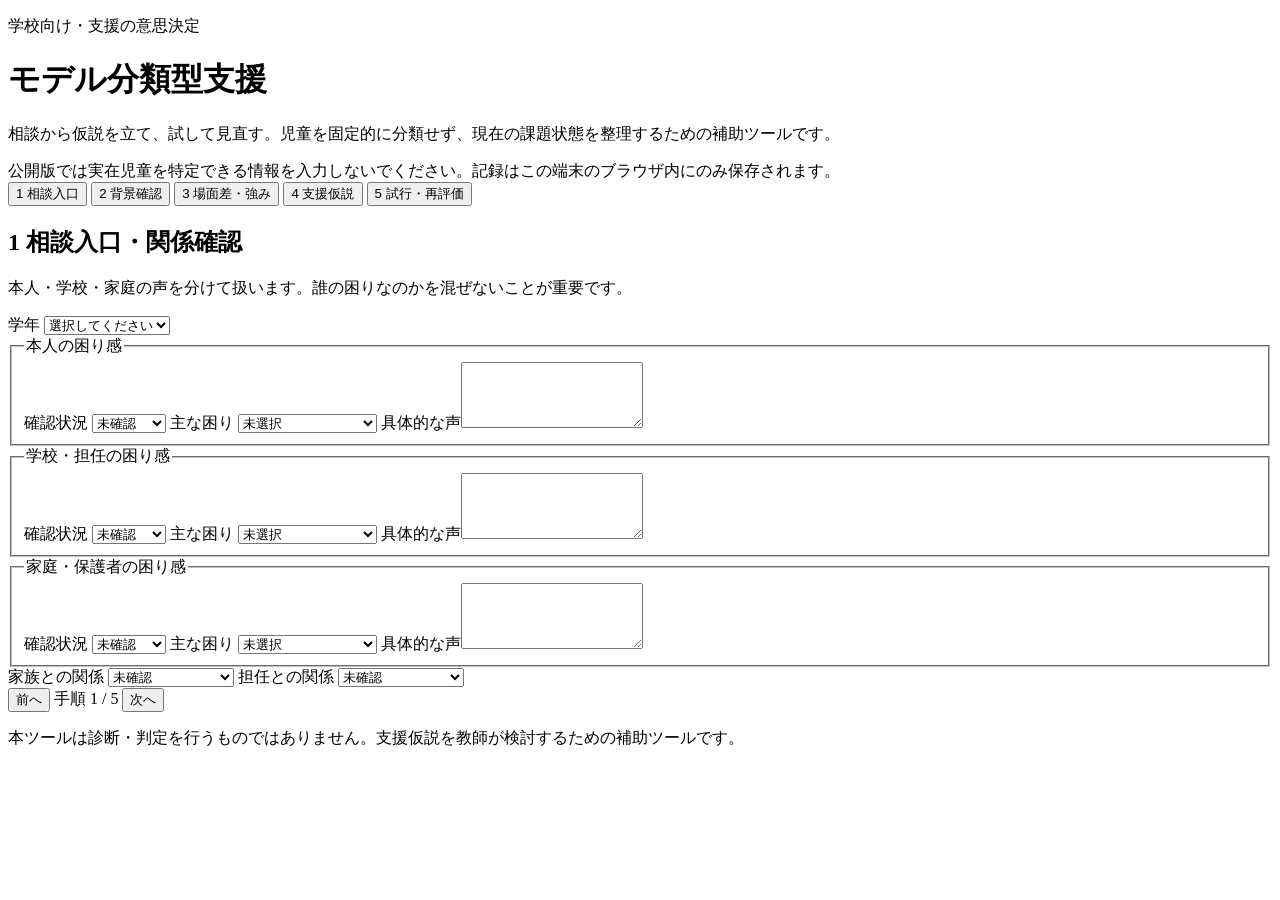
==== index.html @ 158c40ba "Add public web interface" ====
<!doctype html>
<html lang="ja">
<head>
  <meta charset="utf-8">
  <meta name="viewport" content="width=device-width,initial-scale=1">
  <title>モデル分類型支援</title>
  <link rel="stylesheet" href="styles.css">
</head>
<body>
  <header class="hero">
    <div class="wrap">
      <p class="eyebrow">学校向け・支援の意思決定</p>
      <h1>モデル分類型支援</h1>
      <p class="lead">相談から仮説を立て、試して見直す。児童を固定的に分類せず、現在の課題状態を整理するための補助ツールです。</p>
      <div class="notice">公開版では実在児童を特定できる情報を入力しないでください。記録はこの端末のブラウザ内にのみ保存されます。</div>
    </div>
  </header>

  <main class="wrap">
    <nav class="steps" aria-label="進行">
      <button data-go="1">1 相談入口</button>
      <button data-go="2">2 背景確認</button>
      <button data-go="3">3 場面差・強み</button>
      <button data-go="4">4 支援仮説</button>
      <button data-go="5">5 試行・再評価</button>
    </nav>

    <form id="supportForm" autocomplete="off">
      <section class="panel step" data-step="1">
        <h2>1 相談入口・関係確認</h2>
        <p class="hint">本人・学校・家庭の声を分けて扱います。誰の困りなのかを混ぜないことが重要です。</p>

        <label>学年
          <select name="grade">
            <option value="">選択してください</option>
            <option>小学1年</option><option>小学2年</option><option>小学3年</option>
            <option>小学4年</option><option>小学5年</option><option>小学6年</option>
          </select>
        </label>

        <div class="grid3">
          <fieldset>
            <legend>本人の困り感</legend>
            <label>確認状況
              <select name="studentStatus"><option>未確認</option><option>確認した</option></select>
            </label>
            <label>主な困り
              <select name="studentConcern">
                <option value="">未選択</option><option>不登校／登校しぶり</option><option>学習</option><option>対人関係</option><option>生活習慣</option><option>情緒</option><option>行動</option><option>その他</option>
              </select>
            </label>
            <label>具体的な声<textarea name="studentVoice" rows="4"></textarea></label>
          </fieldset>

          <fieldset>
            <legend>学校・担任の困り感</legend>
            <label>確認状況
              <select name="schoolStatus"><option>未確認</option><option>確認した</option></select>
            </label>
            <label>主な困り
              <select name="schoolConcern">
                <option value="">未選択</option><option>不登校／登校しぶり</option><option>学習</option><option>対人関係</option><option>生活習慣</option><option>情緒</option><option>行動</option><option>その他</option>
              </select>
            </label>
            <label>具体的な声<textarea name="schoolVoice" rows="4"></textarea></label>
          </fieldset>

          <fieldset>
            <legend>家庭・保護者の困り感</legend>
            <label>確認状況
              <select name="homeStatus"><option>未確認</option><option>確認した</option></select>
            </label>
            <label>主な困り
              <select name="homeConcern">
                <option value="">未選択</option><option>不登校／登校しぶり</option><option>学習</option><option>対人関係</option><option>生活習慣</option><option>情緒</option><option>行動</option><option>その他</option>
              </select>
            </label>
            <label>具体的な声<textarea name="homeVoice" rows="4"></textarea></label>
          </fieldset>
        </div>

        <div class="grid2">
          <label>家族との関係
            <select name="familyRelation"><option>未確認</option><option>良好</option><option>気になる点がある</option></select>
          </label>
          <label>担任との関係
            <select name="teacherRelation"><option>未確認</option><option>良好</option><option>気になる点がある</option></select>
          </label>
        </div>
      </section>

      <section class="panel step" data-step="2" hidden>
        <h2>2 背景確認</h2>
        <p class="hint">診断名はモデル決定の主因にせず、質問の仕方や提示方法を調整する補助情報として扱います。</p>
        <div class="grid2">
          <label>診断・特性（任意）
            <select name="trait">
              <option value="">未選択</option><option>ASD</option><option>ADHD</option><option>LD・SLD</option><option>知的発達</option><option>情緒面</option><option>未診断・傾向</option><option>その他</option>
            </select>
          </label>
          <label>認知・言語面
            <textarea name="cognition" rows="3" placeholder="例：抽象語の理解は難しいが、図示すると分かりやすい"></textarea>
          </label>
          <label>興味・関心
            <textarea name="interests" rows="3" placeholder="例：ゲーム、漫画、運動、制作"></textarea>
          </label>
          <label>主な困難場面
            <select name="mainContext">
              <option value="">未選択</option><option>通常級</option><option>休み時間</option><option>家庭</option><option>通級</option><option>小集団</option><option>複数場面</option>
            </select>
          </label>
        </div>
      </section>

      <section class="panel step" data-step="3" hidden>
        <h2>3 場面差・強み</h2>
        <div class="grid2">
          <label>中心課題
            <select name="domain" id="domainSelect">
              <option value="">選択してください</option>
            </select>
          </label>
          <label>頻度
            <select name="frequency"><option value="">未選択</option><option>まれ</option><option>時々</option><option>よくある</option><option>ほぼ毎回</option></select>
          </label>
          <label>困難の現れ方
            <select name="manifestation">
              <option value="">未選択</option>
              <option>気づかない</option><option>分からない</option><option>忘れる</option><option>誤解する</option>
              <option>決められない</option><option>始められない</option><option>続けられない</option><option>止められない</option>
              <option>切り替えられない</option><option>待てない</option><option>言えない</option><option>拒否</option>
              <option>固まる</option><option>怒る</option><option>泣く</option><option>逃げる</option><option>ふざける</option>
            </select>
          </label>
          <label>影響
            <select name="impact">
              <option value="">未選択</option><option>本人がつらい</option><option>学習が進まない</option><option>集団参加が難しい</option><option>友達関係への影響</option><option>教師との関係</option><option>自信低下</option><option>周囲の困り</option><option>安全面</option><option>大きな支障なし</option>
            </select>
          </label>
        </div>
        <label>具体的な場面・観察事実
          <textarea name="sceneNote" rows="5" placeholder="評価語ではなく、見たこと・聞いたことを具体的に"></textarea>
        </label>
        <label>できている場面・強み
          <textarea name="strengths" rows="4" placeholder="例：1対1では相談できる／予告があると切り替えやすい"></textarea>
        </label>
      </section>

      <section class="panel step" data-step="4" hidden>
        <h2>4 支援仮説・計画</h2>
        <div class="grid2">
          <label>つまずき段階
            <select name="stage">
              <option value="">未選択</option><option>1 知識</option><option>2 気づき</option><option>3 理解</option><option>4 判断</option><option>5 実行</option><option>6 振り返り</option><option>7 般化</option>
            </select>
          </label>
          <label>支援レベル
            <select name="supportLevel">
              <option value="">未選択</option><option>Lv0 未経験・困難</option><option>Lv1 全面支援</option><option>Lv2 選択支援</option><option>Lv3 手掛かり支援</option><option>Lv4 自立</option><option>Lv5 般化</option>
            </select>
          </label>
          <label>本人の困り感
            <select name="awareness">
              <option value="">未選択</option><option>困り感0 本人は困っていない</option><option>困り感1 周囲は困るが本人の認識は弱い</option><option>困り感2 漠然とした認識</option><option>困り感3 具体的に言える</option><option>困り感4 必要な支援まで自己分析できる</option>
            </select>
          </label>
          <label>変化への意欲
            <select name="motivation">
              <option value="">未選択</option><option>意欲0 変えたいと思っていない</option><option>意欲1 教師に言われて取り組む</option><option>意欲2 少し変えたい</option><option>意欲3 自分でも変えたい</option><option>意欲4 自分から方法を探したい</option>
            </select>
          </label>
        </div>
        <button type="button" class="primary" id="generateModels">支援モデル候補を整理する</button>
        <div id="modelResults" class="results" aria-live="polite"></div>
        <label>今回試す支援
          <textarea name="plan" rows="5" placeholder="候補をそのまま採用せず、実態に合わせて具体化してください"></textarea>
        </label>
      </section>

      <section class="panel step" data-step="5" hidden>
        <h2>5 試行・再評価</h2>
        <div class="grid2">
          <label>実施したこと
            <textarea name="trial" rows="5"></textarea>
          </label>
          <label>観察できた変化
            <textarea name="outcome" rows="5"></textarea>
          </label>
        </div>
        <label>次に見直すこと
          <textarea name="review" rows="4" placeholder="仮説が合わなかった可能性も残します"></textarea>
        </label>

        <div class="actions">
          <button type="button" id="saveLocal" class="primary">この端末に保存</button>
          <button type="button" id="loadLocal">保存記録を再開</button>
          <button type="button" id="clearAll" class="danger">入力を初期化</button>
        </div>
        <p id="saveMessage" class="status"></p>
      </section>

      <div class="pager">
        <button type="button" id="prevStep">前へ</button>
        <span id="stepLabel">手順 1 / 5</span>
        <button type="button" id="nextStep">次へ</button>
      </div>
    </form>
  </main>

  <footer class="wrap footer">
    <p>本ツールは診断・判定を行うものではありません。支援仮説を教師が検討するための補助ツールです。</p>
  </footer>
  <script src="app.js"></script>
</body>
</html>
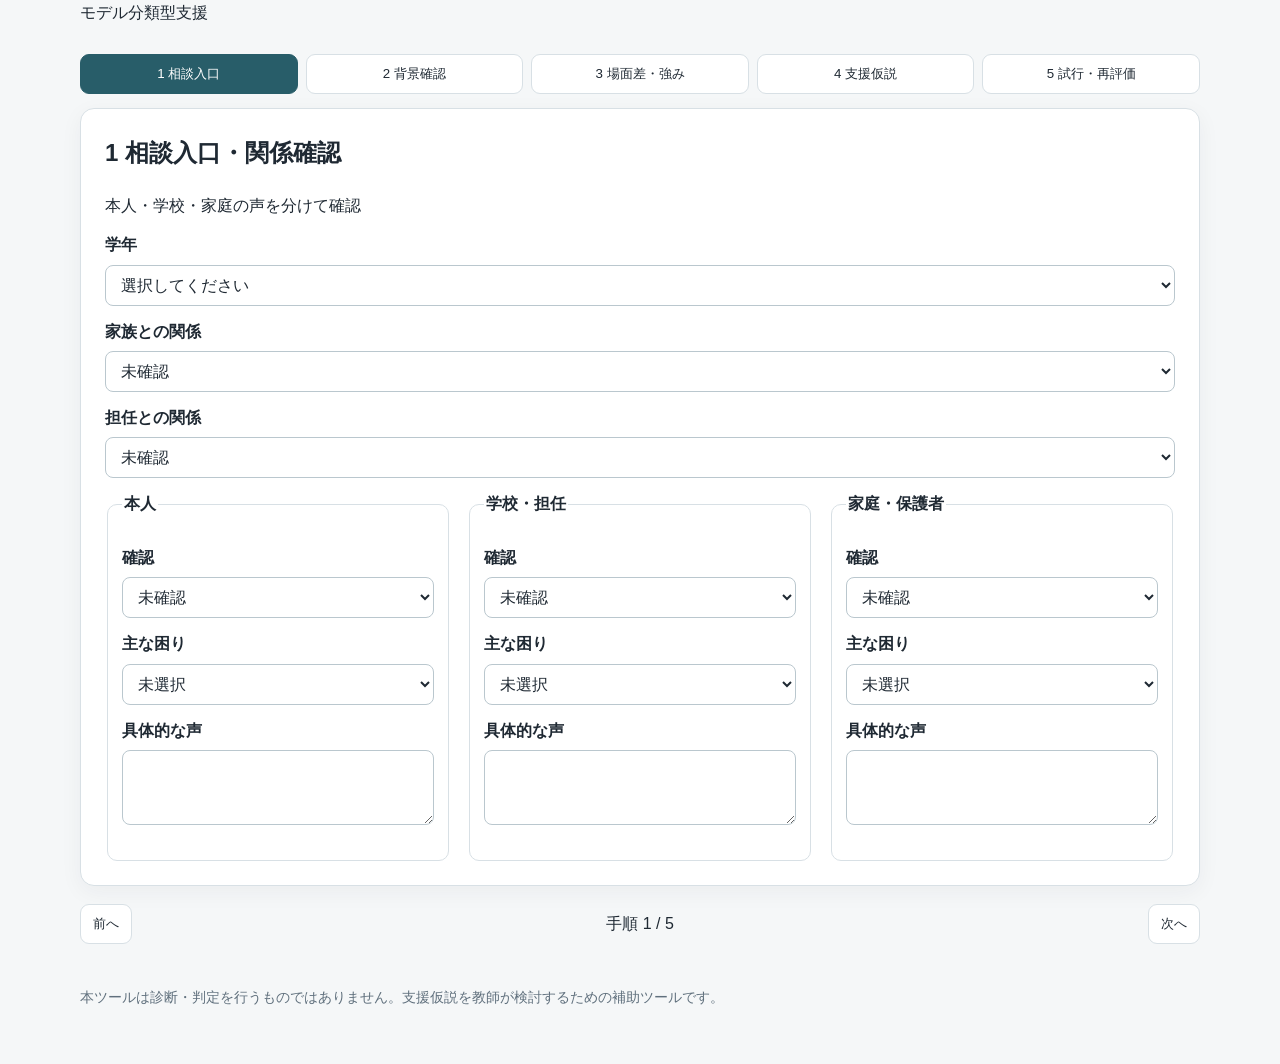
==== commit 3fa5cdb0: "Simplify header and compact consultation entry layout" ====
--- a/index.html
+++ b/index.html
@@ -7,14 +7,7 @@
   <link rel="stylesheet" href="styles.css">
 </head>
 <body>
-  <header class="hero">
-    <div class="wrap">
-      <p class="eyebrow">学校向け・支援の意思決定</p>
-      <h1>モデル分類型支援</h1>
-      <p class="lead">相談から仮説を立て、試して見直す。児童を固定的に分類せず、現在の課題状態を整理するための補助ツールです。</p>
-      <div class="notice">公開版では実在児童を特定できる情報を入力しないでください。記録はこの端末のブラウザ内にのみ保存されます。</div>
-    </div>
-  </header>
+  <div class="app-title wrap">モデル分類型支援</div>
 
   <main class="wrap">
     <nav class="steps" aria-label="進行">
@@ -26,66 +19,73 @@
     </nav>
 
     <form id="supportForm" autocomplete="off">
-      <section class="panel step" data-step="1">
-        <h2>1 相談入口・関係確認</h2>
-        <p class="hint">本人・学校・家庭の声を分けて扱います。誰の困りなのかを混ぜないことが重要です。</p>
-
-        <label>学年
-          <select name="grade">
-            <option value="">選択してください</option>
-            <option>小学1年</option><option>小学2年</option><option>小学3年</option>
-            <option>小学4年</option><option>小学5年</option><option>小学6年</option>
-          </select>
-        </label>
-
-        <div class="grid3">
-          <fieldset>
-            <legend>本人の困り感</legend>
-            <label>確認状況
-              <select name="studentStatus"><option>未確認</option><option>確認した</option></select>
-            </label>
-            <label>主な困り
-              <select name="studentConcern">
-                <option value="">未選択</option><option>不登校／登校しぶり</option><option>学習</option><option>対人関係</option><option>生活習慣</option><option>情緒</option><option>行動</option><option>その他</option>
-              </select>
-            </label>
-            <label>具体的な声<textarea name="studentVoice" rows="4"></textarea></label>
-          </fieldset>
-
-          <fieldset>
-            <legend>学校・担任の困り感</legend>
-            <label>確認状況
-              <select name="schoolStatus"><option>未確認</option><option>確認した</option></select>
-            </label>
-            <label>主な困り
-              <select name="schoolConcern">
-                <option value="">未選択</option><option>不登校／登校しぶり</option><option>学習</option><option>対人関係</option><option>生活習慣</option><option>情緒</option><option>行動</option><option>その他</option>
-              </select>
-            </label>
-            <label>具体的な声<textarea name="schoolVoice" rows="4"></textarea></label>
-          </fieldset>
-
-          <fieldset>
-            <legend>家庭・保護者の困り感</legend>
-            <label>確認状況
-              <select name="homeStatus"><option>未確認</option><option>確認した</option></select>
-            </label>
-            <label>主な困り
-              <select name="homeConcern">
-                <option value="">未選択</option><option>不登校／登校しぶり</option><option>学習</option><option>対人関係</option><option>生活習慣</option><option>情緒</option><option>行動</option><option>その他</option>
-              </select>
-            </label>
-            <label>具体的な声<textarea name="homeVoice" rows="4"></textarea></label>
-          </fieldset>
-        </div>
-
-        <div class="grid2">
+      <section class="panel step compact-entry" data-step="1">
+        <div class="section-title-row">
+          <h2>1 相談入口・関係確認</h2>
+          <span class="section-note">本人・学校・家庭の声を分けて確認</span>
+        </div>
+
+        <div class="entry-top">
+          <label>学年
+            <select name="grade">
+              <option value="">選択してください</option>
+              <option>小学1年</option><option>小学2年</option><option>小学3年</option>
+              <option>小学4年</option><option>小学5年</option><option>小学6年</option>
+            </select>
+          </label>
           <label>家族との関係
             <select name="familyRelation"><option>未確認</option><option>良好</option><option>気になる点がある</option></select>
           </label>
           <label>担任との関係
             <select name="teacherRelation"><option>未確認</option><option>良好</option><option>気になる点がある</option></select>
           </label>
+        </div>
+
+        <div class="grid3 concern-grid">
+          <fieldset>
+            <legend>本人</legend>
+            <div class="compact-fields">
+              <label>確認
+                <select name="studentStatus"><option>未確認</option><option>確認した</option></select>
+              </label>
+              <label>主な困り
+                <select name="studentConcern">
+                  <option value="">未選択</option><option>不登校／登校しぶり</option><option>学習</option><option>対人関係</option><option>生活習慣</option><option>情緒</option><option>行動</option><option>その他</option>
+                </select>
+              </label>
+            </div>
+            <label>具体的な声<textarea name="studentVoice" rows="2"></textarea></label>
+          </fieldset>
+
+          <fieldset>
+            <legend>学校・担任</legend>
+            <div class="compact-fields">
+              <label>確認
+                <select name="schoolStatus"><option>未確認</option><option>確認した</option></select>
+              </label>
+              <label>主な困り
+                <select name="schoolConcern">
+                  <option value="">未選択</option><option>不登校／登校しぶり</option><option>学習</option><option>対人関係</option><option>生活習慣</option><option>情緒</option><option>行動</option><option>その他</option>
+                </select>
+              </label>
+            </div>
+            <label>具体的な声<textarea name="schoolVoice" rows="2"></textarea></label>
+          </fieldset>
+
+          <fieldset>
+            <legend>家庭・保護者</legend>
+            <div class="compact-fields">
+              <label>確認
+                <select name="homeStatus"><option>未確認</option><option>確認した</option></select>
+              </label>
+              <label>主な困り
+                <select name="homeConcern">
+                  <option value="">未選択</option><option>不登校／登校しぶり</option><option>学習</option><option>対人関係</option><option>生活習慣</option><option>情緒</option><option>行動</option><option>その他</option>
+                </select>
+              </label>
+            </div>
+            <label>具体的な声<textarea name="homeVoice" rows="2"></textarea></label>
+          </fieldset>
         </div>
       </section>
 
--- a/styles.css
+++ b/styles.css
@@ -0,0 +1,11 @@
+:root{--bg:#f5f7f8;--ink:#1f2933;--muted:#60707d;--line:#d8e0e5;--card:#fff;--accent:#285d69;--accent2:#e8f1f2;--danger:#a33a3a}
+*{box-sizing:border-box}body{margin:0;background:var(--bg);color:var(--ink);font-family:-apple-system,BlinkMacSystemFont,"Segoe UI","Hiragino Kaku Gothic ProN","Yu Gothic",sans-serif;line-height:1.65}
+.wrap{width:min(1120px,92vw);margin:auto}.hero{background:linear-gradient(135deg,#183e48,#356d78);color:#fff;padding:46px 0 34px}.eyebrow{font-size:.84rem;letter-spacing:.12em;opacity:.78}.hero h1{font-size:clamp(2rem,5vw,3.4rem);margin:.15em 0}.lead{max-width:760px;font-size:1.05rem}.notice{margin-top:20px;padding:12px 14px;background:rgba(255,255,255,.12);border:1px solid rgba(255,255,255,.28);border-radius:10px}
+.steps{display:grid;grid-template-columns:repeat(5,1fr);gap:8px;margin:28px 0 14px}.steps button,.pager button,.actions button,.primary{border:1px solid var(--line);background:#fff;color:var(--ink);border-radius:9px;padding:10px 12px;cursor:pointer}.steps button.active{background:var(--accent);color:#fff;border-color:var(--accent)}
+.panel{background:var(--card);border:1px solid var(--line);border-radius:14px;padding:24px;margin:14px 0;box-shadow:0 6px 22px rgba(31,41,51,.05)}.panel h2{margin-top:0}.hint{color:var(--muted);background:#f8fafb;border-left:4px solid #8aa9b0;padding:10px 12px}
+.grid2,.grid3{display:grid;gap:16px}.grid2{grid-template-columns:repeat(2,minmax(0,1fr))}.grid3{grid-template-columns:repeat(3,minmax(0,1fr))}
+label{display:block;font-weight:650;margin:13px 0}select,textarea,input{width:100%;margin-top:6px;border:1px solid #bac7ce;border-radius:8px;padding:10px 11px;background:#fff;color:var(--ink);font:inherit;font-weight:400}textarea{resize:vertical}fieldset{border:1px solid var(--line);border-radius:10px;padding:14px}legend{font-weight:700}
+.primary{background:var(--accent);color:#fff;border-color:var(--accent)}.danger{color:var(--danger)!important}.pager{display:flex;align-items:center;justify-content:space-between;margin:18px 0 42px}.actions{display:flex;gap:10px;flex-wrap:wrap;margin-top:18px}.status{color:var(--muted)}
+.results{display:grid;gap:12px;margin:16px 0}.model-card{border:1px solid var(--line);border-radius:10px;padding:14px;background:#fbfcfc}.model-card.primary-candidate{border-color:#6d98a1;background:var(--accent2)}.model-head{display:flex;justify-content:space-between;gap:12px;align-items:baseline}.model-id{font-size:.8rem;color:var(--muted)}.model-card h3{margin:.1em 0}.model-card p{margin:.45em 0}.model-card dl{display:grid;grid-template-columns:7em 1fr;gap:4px 10px;margin:.7em 0}.model-card dt{font-weight:700}.model-card dd{margin:0}
+.footer{color:var(--muted);font-size:.9rem;padding:0 0 40px}
+@media(max-width:820px){.grid2,.grid3{grid-template-columns:1fr}.steps{grid-template-columns:1fr 1fr}.steps button:last-child{grid-column:1/-1}.panel{padding:18px}.model-card dl{grid-template-columns:1fr}}
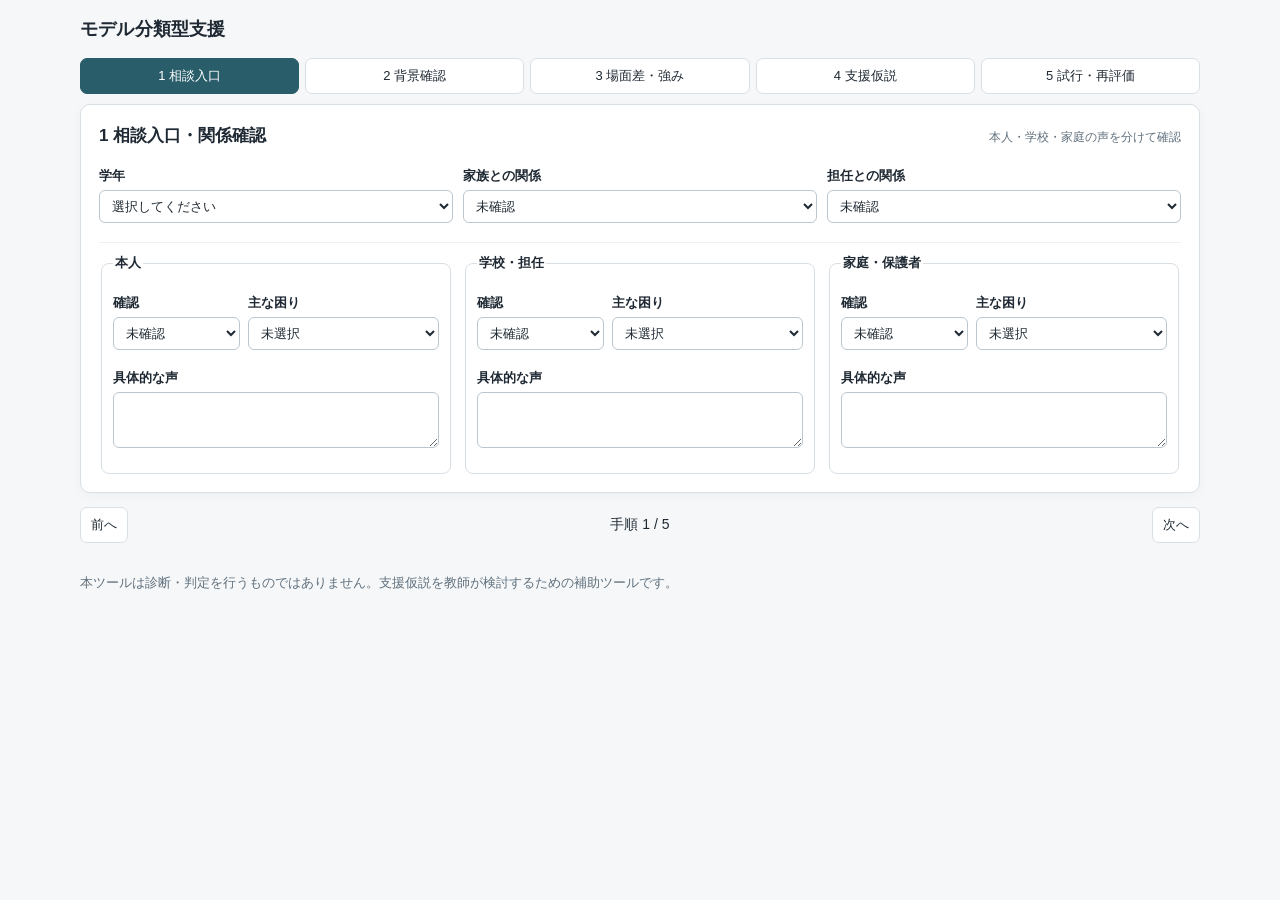
==== commit b344b238: "Restore compact colored title bar" ====
--- a/index.html
+++ b/index.html
@@ -7,7 +7,7 @@
   <link rel="stylesheet" href="styles.css">
 </head>
 <body>
-  <div class="app-title wrap">モデル分類型支援</div>
+  <div class="title-bar"><div class="wrap app-title">モデル分類型支援</div></div>
 
   <main class="wrap">
     <nav class="steps" aria-label="進行">
--- a/styles.css
+++ b/styles.css
@@ -1,11 +1,53 @@
 :root{--bg:#f5f7f8;--ink:#1f2933;--muted:#60707d;--line:#d8e0e5;--card:#fff;--accent:#285d69;--accent2:#e8f1f2;--danger:#a33a3a}
-*{box-sizing:border-box}body{margin:0;background:var(--bg);color:var(--ink);font-family:-apple-system,BlinkMacSystemFont,"Segoe UI","Hiragino Kaku Gothic ProN","Yu Gothic",sans-serif;line-height:1.65}
-.wrap{width:min(1120px,92vw);margin:auto}.hero{background:linear-gradient(135deg,#183e48,#356d78);color:#fff;padding:46px 0 34px}.eyebrow{font-size:.84rem;letter-spacing:.12em;opacity:.78}.hero h1{font-size:clamp(2rem,5vw,3.4rem);margin:.15em 0}.lead{max-width:760px;font-size:1.05rem}.notice{margin-top:20px;padding:12px 14px;background:rgba(255,255,255,.12);border:1px solid rgba(255,255,255,.28);border-radius:10px}
-.steps{display:grid;grid-template-columns:repeat(5,1fr);gap:8px;margin:28px 0 14px}.steps button,.pager button,.actions button,.primary{border:1px solid var(--line);background:#fff;color:var(--ink);border-radius:9px;padding:10px 12px;cursor:pointer}.steps button.active{background:var(--accent);color:#fff;border-color:var(--accent)}
-.panel{background:var(--card);border:1px solid var(--line);border-radius:14px;padding:24px;margin:14px 0;box-shadow:0 6px 22px rgba(31,41,51,.05)}.panel h2{margin-top:0}.hint{color:var(--muted);background:#f8fafb;border-left:4px solid #8aa9b0;padding:10px 12px}
-.grid2,.grid3{display:grid;gap:16px}.grid2{grid-template-columns:repeat(2,minmax(0,1fr))}.grid3{grid-template-columns:repeat(3,minmax(0,1fr))}
-label{display:block;font-weight:650;margin:13px 0}select,textarea,input{width:100%;margin-top:6px;border:1px solid #bac7ce;border-radius:8px;padding:10px 11px;background:#fff;color:var(--ink);font:inherit;font-weight:400}textarea{resize:vertical}fieldset{border:1px solid var(--line);border-radius:10px;padding:14px}legend{font-weight:700}
-.primary{background:var(--accent);color:#fff;border-color:var(--accent)}.danger{color:var(--danger)!important}.pager{display:flex;align-items:center;justify-content:space-between;margin:18px 0 42px}.actions{display:flex;gap:10px;flex-wrap:wrap;margin-top:18px}.status{color:var(--muted)}
-.results{display:grid;gap:12px;margin:16px 0}.model-card{border:1px solid var(--line);border-radius:10px;padding:14px;background:#fbfcfc}.model-card.primary-candidate{border-color:#6d98a1;background:var(--accent2)}.model-head{display:flex;justify-content:space-between;gap:12px;align-items:baseline}.model-id{font-size:.8rem;color:var(--muted)}.model-card h3{margin:.1em 0}.model-card p{margin:.45em 0}.model-card dl{display:grid;grid-template-columns:7em 1fr;gap:4px 10px;margin:.7em 0}.model-card dt{font-weight:700}.model-card dd{margin:0}
-.footer{color:var(--muted);font-size:.9rem;padding:0 0 40px}
-@media(max-width:820px){.grid2,.grid3{grid-template-columns:1fr}.steps{grid-template-columns:1fr 1fr}.steps button:last-child{grid-column:1/-1}.panel{padding:18px}.model-card dl{grid-template-columns:1fr}}
+*{box-sizing:border-box}
+body{margin:0;background:var(--bg);color:var(--ink);font-family:-apple-system,BlinkMacSystemFont,"Segoe UI","Hiragino Kaku Gothic ProN","Yu Gothic",sans-serif;line-height:1.55;font-size:14px}
+.wrap{width:min(1120px,94vw);margin:auto}
+.app-title{padding:16px 0 6px;font-size:18px;font-weight:700;letter-spacing:.01em}
+.steps{display:grid;grid-template-columns:repeat(5,1fr);gap:6px;margin:8px 0 10px}
+.steps button,.pager button,.actions button,.primary{border:1px solid var(--line);background:#fff;color:var(--ink);border-radius:7px;padding:8px 10px;cursor:pointer;font-size:13px}
+.steps button.active{background:var(--accent);color:#fff;border-color:var(--accent)}
+.panel{background:var(--card);border:1px solid var(--line);border-radius:10px;padding:18px;margin:10px 0;box-shadow:0 3px 12px rgba(31,41,51,.035)}
+.panel h2{margin:0 0 10px;font-size:17px}
+.hint{color:var(--muted);background:#f8fafb;border-left:3px solid #8aa9b0;padding:8px 10px;margin:8px 0 12px}
+.section-title-row{display:flex;align-items:baseline;justify-content:space-between;gap:14px;margin-bottom:8px}
+.section-title-row h2{margin:0}
+.section-note{font-size:12px;color:var(--muted)}
+.grid2,.grid3{display:grid;gap:12px}
+.grid2{grid-template-columns:repeat(2,minmax(0,1fr))}
+.grid3{grid-template-columns:repeat(3,minmax(0,1fr))}
+.entry-top{display:grid;grid-template-columns:1fr 1fr 1fr;gap:10px;margin:4px 0 10px;padding-bottom:10px;border-bottom:1px solid #edf1f3}
+.concern-grid{gap:10px}
+.compact-entry fieldset{padding:10px 11px;border-radius:8px}
+.compact-entry legend{font-size:13px}
+.compact-fields{display:grid;grid-template-columns:.8fr 1.2fr;gap:8px}
+label{display:block;font-weight:650;margin:9px 0;font-size:13px}
+select,textarea,input{width:100%;margin-top:4px;border:1px solid #bac7ce;border-radius:6px;padding:7px 8px;background:#fff;color:var(--ink);font:inherit;font-weight:400}
+textarea{resize:vertical}
+fieldset{border:1px solid var(--line);border-radius:9px;padding:12px}
+legend{font-weight:700}
+.primary{background:var(--accent);color:#fff;border-color:var(--accent)}
+.danger{color:var(--danger)!important}
+.pager{display:flex;align-items:center;justify-content:space-between;margin:14px 0 30px}
+.actions{display:flex;gap:8px;flex-wrap:wrap;margin-top:14px}
+.status{color:var(--muted)}
+.results{display:grid;gap:10px;margin:12px 0}
+.model-card{border:1px solid var(--line);border-radius:9px;padding:12px;background:#fbfcfc}
+.model-card.primary-candidate{border-color:#6d98a1;background:var(--accent2)}
+.model-head{display:flex;justify-content:space-between;gap:12px;align-items:baseline}
+.model-id{font-size:.8rem;color:var(--muted)}
+.model-card h3{margin:.1em 0}
+.model-card p{margin:.45em 0}
+.model-card dl{display:grid;grid-template-columns:7em 1fr;gap:4px 10px;margin:.7em 0}
+.model-card dt{font-weight:700}
+.model-card dd{margin:0}
+.footer{color:var(--muted);font-size:.82rem;padding:0 0 30px}
+@media(max-width:820px){
+  .grid2,.grid3,.entry-top{grid-template-columns:1fr}
+  .compact-fields{grid-template-columns:1fr 1fr}
+  .steps{grid-template-columns:1fr 1fr}
+  .steps button:last-child{grid-column:1/-1}
+  .panel{padding:14px}
+  .section-title-row{display:block}
+  .section-note{display:block;margin-top:3px}
+  .model-card dl{grid-template-columns:1fr}
+}
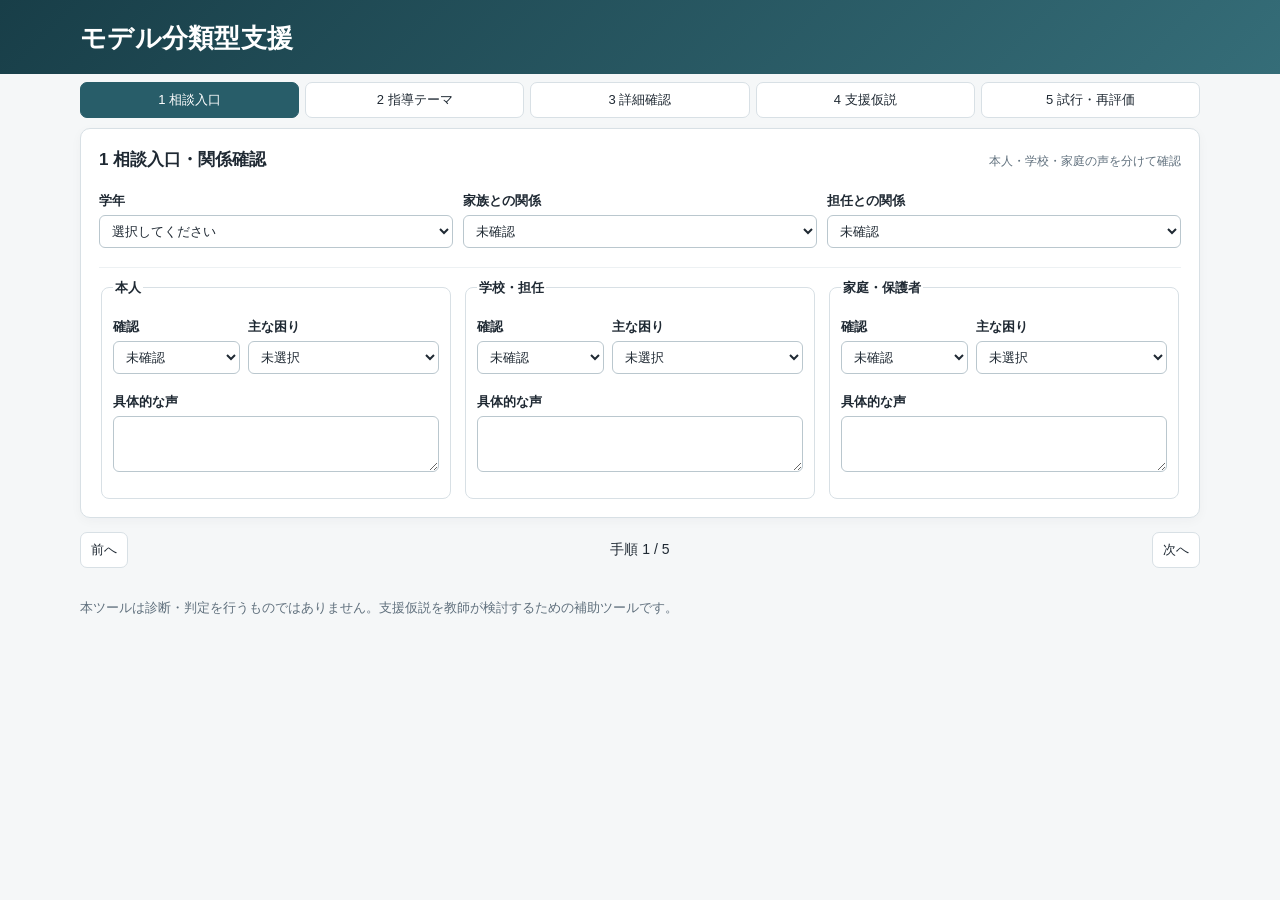
==== commit 9514d68e: "Restore two-theme material dashboard after consultation" ====
--- a/index.html
+++ b/index.html
@@ -12,8 +12,8 @@
   <main class="wrap">
     <nav class="steps" aria-label="進行">
       <button data-go="1">1 相談入口</button>
-      <button data-go="2">2 背景確認</button>
-      <button data-go="3">3 場面差・強み</button>
+      <button data-go="2">2 指導テーマ</button>
+      <button data-go="3">3 詳細確認</button>
       <button data-go="4">4 支援仮説</button>
       <button data-go="5">5 試行・再評価</button>
     </nav>
@@ -89,31 +89,40 @@
         </div>
       </section>
 
-      <section class="panel step" data-step="2" hidden>
-        <h2>2 背景確認</h2>
-        <p class="hint">診断名はモデル決定の主因にせず、質問の仕方や提示方法を調整する補助情報として扱います。</p>
-        <div class="grid2">
+      <section class="panel step theme-step" data-step="2" hidden>
+        <div class="section-title-row">
+          <h2>2 指導テーマと使用教材</h2>
+          <span class="section-note">相談入口から、まず2つの方向を仮置きします</span>
+        </div>
+        <p class="hint compact-hint">ここでは確定しません。2つのテーマを並べて見て、次の「詳細確認」で見立てを修正します。</p>
+        <div id="themeCards" class="theme-grid" aria-live="polite"></div>
+        <div class="theme-actions">
+          <button type="button" class="primary" id="refreshThemes">相談入口から2テーマを整理</button>
+        </div>
+      </section>
+
+      <section class="panel step" data-step="3" hidden>
+        <h2>3 詳細確認</h2>
+        <p class="hint">2つのテーマを確かめるため、背景・場面差・強みを追加で確認します。診断名は補助情報として扱います。</p>
+        <div class="grid2 detail-background">
           <label>診断・特性（任意）
             <select name="trait">
               <option value="">未選択</option><option>ASD</option><option>ADHD</option><option>LD・SLD</option><option>知的発達</option><option>情緒面</option><option>未診断・傾向</option><option>その他</option>
             </select>
           </label>
-          <label>認知・言語面
-            <textarea name="cognition" rows="3" placeholder="例：抽象語の理解は難しいが、図示すると分かりやすい"></textarea>
-          </label>
-          <label>興味・関心
-            <textarea name="interests" rows="3" placeholder="例：ゲーム、漫画、運動、制作"></textarea>
-          </label>
           <label>主な困難場面
             <select name="mainContext">
               <option value="">未選択</option><option>通常級</option><option>休み時間</option><option>家庭</option><option>通級</option><option>小集団</option><option>複数場面</option>
             </select>
           </label>
-        </div>
-      </section>
-
-      <section class="panel step" data-step="3" hidden>
-        <h2>3 場面差・強み</h2>
+          <label>認知・言語面
+            <textarea name="cognition" rows="2" placeholder="例：図示すると分かりやすい"></textarea>
+          </label>
+          <label>興味・関心
+            <textarea name="interests" rows="2" placeholder="例：ゲーム、漫画、運動、制作"></textarea>
+          </label>
+        </div>
+        <div class="detail-divider"></div>
         <div class="grid2">
           <label>中心課題
             <select name="domain" id="domainSelect">
--- a/styles.css
+++ b/styles.css
@@ -2,7 +2,8 @@
 *{box-sizing:border-box}
 body{margin:0;background:var(--bg);color:var(--ink);font-family:-apple-system,BlinkMacSystemFont,"Segoe UI","Hiragino Kaku Gothic ProN","Yu Gothic",sans-serif;line-height:1.55;font-size:14px}
 .wrap{width:min(1120px,94vw);margin:auto}
-.app-title{padding:16px 0 6px;font-size:18px;font-weight:700;letter-spacing:.01em}
+.title-bar{background:linear-gradient(135deg,#183e48,#356d78);color:#fff}
+.app-title{padding:18px 0 16px;font-size:26px;font-weight:700;letter-spacing:.01em}
 .steps{display:grid;grid-template-columns:repeat(5,1fr);gap:6px;margin:8px 0 10px}
 .steps button,.pager button,.actions button,.primary{border:1px solid var(--line);background:#fff;color:var(--ink);border-radius:7px;padding:8px 10px;cursor:pointer;font-size:13px}
 .steps button.active{background:var(--accent);color:#fff;border-color:var(--accent)}
@@ -42,6 +43,7 @@
 .model-card dd{margin:0}
 .footer{color:var(--muted);font-size:.82rem;padding:0 0 30px}
 @media(max-width:820px){
+  .app-title{font-size:23px;padding:15px 0 13px}
   .grid2,.grid3,.entry-top{grid-template-columns:1fr}
   .compact-fields{grid-template-columns:1fr 1fr}
   .steps{grid-template-columns:1fr 1fr}
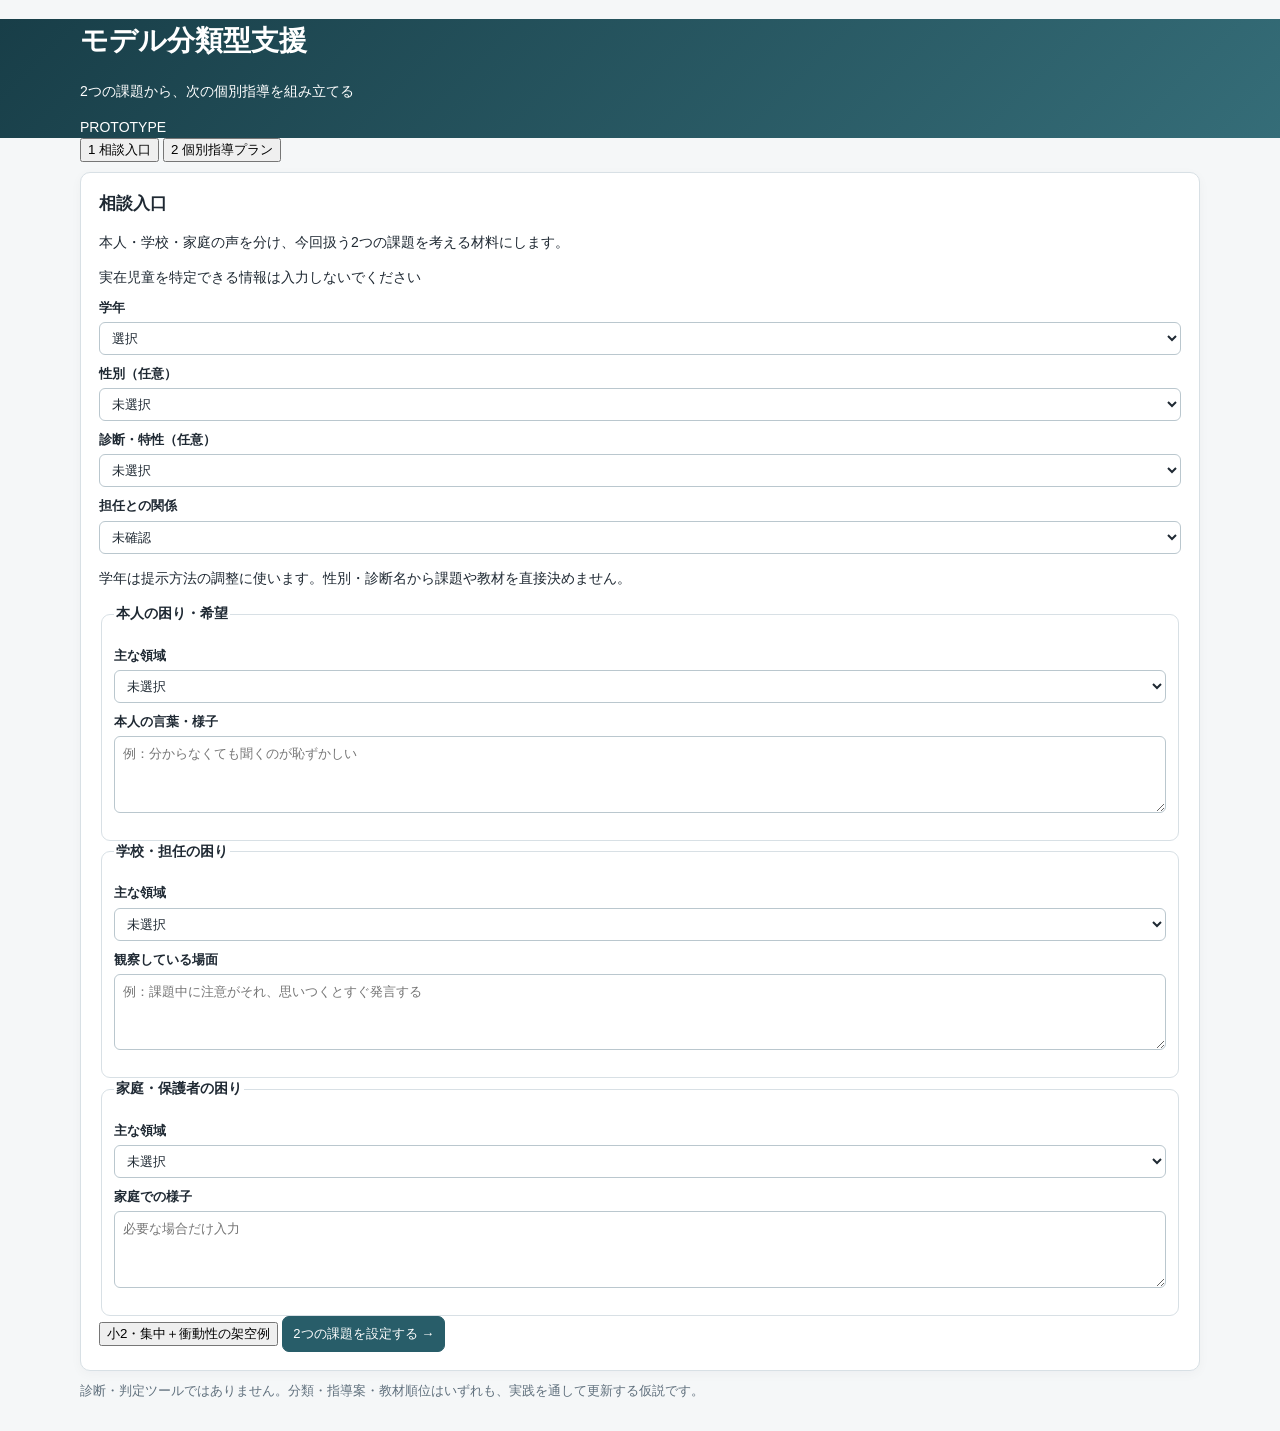
==== commit 0ec7a424: "Rebuild prototype around two individual instruction plans" ====
--- a/index.html
+++ b/index.html
@@ -3,222 +3,189 @@
 <head>
   <meta charset="utf-8">
   <meta name="viewport" content="width=device-width,initial-scale=1">
+  <meta name="description" content="通級指導教室・巡回指導・学級担任向け。1人の児童に2つの課題を設定し、個別目標・手立て・教材候補・評価参考例を一画面で検討する支援ツール。">
   <title>モデル分類型支援</title>
   <link rel="stylesheet" href="styles.css">
 </head>
 <body>
-  <div class="title-bar"><div class="wrap app-title">モデル分類型支援</div></div>
+  <header class="title-bar">
+    <div class="wrap title-inner">
+      <div>
+        <h1>モデル分類型支援</h1>
+        <p>2つの課題から、次の個別指導を組み立てる</p>
+      </div>
+      <span class="prototype-badge">PROTOTYPE</span>
+    </div>
+  </header>
 
   <main class="wrap">
-    <nav class="steps" aria-label="進行">
-      <button data-go="1">1 相談入口</button>
-      <button data-go="2">2 指導テーマ</button>
-      <button data-go="3">3 詳細確認</button>
-      <button data-go="4">4 支援仮説</button>
-      <button data-go="5">5 試行・再評価</button>
+    <nav class="top-nav" aria-label="画面">
+      <button type="button" data-screen="consult" class="active">1 相談入口</button>
+      <button type="button" data-screen="plan">2 個別指導プラン</button>
     </nav>
 
-    <form id="supportForm" autocomplete="off">
-      <section class="panel step compact-entry" data-step="1">
-        <div class="section-title-row">
-          <h2>1 相談入口・関係確認</h2>
-          <span class="section-note">本人・学校・家庭の声を分けて確認</span>
+    <section id="consultScreen" class="screen">
+      <div class="panel consultation">
+        <div class="section-heading">
+          <div>
+            <h2>相談入口</h2>
+            <p>本人・学校・家庭の声を分け、今回扱う2つの課題を考える材料にします。</p>
+          </div>
+          <span class="small-note">実在児童を特定できる情報は入力しないでください</span>
         </div>
 
-        <div class="entry-top">
+        <div class="profile-row">
           <label>学年
-            <select name="grade">
-              <option value="">選択してください</option>
-              <option>小学1年</option><option>小学2年</option><option>小学3年</option>
-              <option>小学4年</option><option>小学5年</option><option>小学6年</option>
+            <select id="grade">
+              <option value="">選択</option>
+              <option value="1">小学1年</option><option value="2">小学2年</option><option value="3">小学3年</option>
+              <option value="4">小学4年</option><option value="5">小学5年</option><option value="6">小学6年</option>
             </select>
           </label>
-          <label>家族との関係
-            <select name="familyRelation"><option>未確認</option><option>良好</option><option>気になる点がある</option></select>
+          <label>性別（任意）
+            <select id="sex">
+              <option value="">未選択</option><option>男子</option><option>女子</option><option>その他・回答しない</option><option>未確認</option>
+            </select>
+          </label>
+          <label>診断・特性（任意）
+            <select id="diagnosis">
+              <option value="">未選択</option><option>ADHD</option><option>ASD</option><option>LD／SLD</option><option>複数の特性</option><option>その他</option><option>診断なし・未確認</option>
+            </select>
           </label>
           <label>担任との関係
-            <select name="teacherRelation"><option>未確認</option><option>良好</option><option>気になる点がある</option></select>
+            <select id="teacherRelation"><option>未確認</option><option>良好</option><option>気になる点がある</option></select>
           </label>
         </div>
+        <p class="inline-principle">学年は提示方法の調整に使います。性別・診断名から課題や教材を直接決めません。</p>
 
-        <div class="grid3 concern-grid">
+        <div class="voices-grid">
           <fieldset>
-            <legend>本人</legend>
-            <div class="compact-fields">
-              <label>確認
-                <select name="studentStatus"><option>未確認</option><option>確認した</option></select>
-              </label>
-              <label>主な困り
-                <select name="studentConcern">
-                  <option value="">未選択</option><option>不登校／登校しぶり</option><option>学習</option><option>対人関係</option><option>生活習慣</option><option>情緒</option><option>行動</option><option>その他</option>
-                </select>
-              </label>
-            </div>
-            <label>具体的な声<textarea name="studentVoice" rows="2"></textarea></label>
+            <legend>本人の困り・希望</legend>
+            <label>主な領域
+              <select id="studentConcern">
+                <option value="">未選択</option><option>不登校／登校しぶり</option><option>学習</option><option>対人関係</option>
+                <option>生活習慣</option><option>情緒</option><option>行動</option><option>読み書き</option><option>その他</option>
+              </select>
+            </label>
+            <label>本人の言葉・様子
+              <textarea id="studentVoice" rows="3" placeholder="例：分からなくても聞くのが恥ずかしい"></textarea>
+            </label>
           </fieldset>
-
           <fieldset>
-            <legend>学校・担任</legend>
-            <div class="compact-fields">
-              <label>確認
-                <select name="schoolStatus"><option>未確認</option><option>確認した</option></select>
-              </label>
-              <label>主な困り
-                <select name="schoolConcern">
-                  <option value="">未選択</option><option>不登校／登校しぶり</option><option>学習</option><option>対人関係</option><option>生活習慣</option><option>情緒</option><option>行動</option><option>その他</option>
-                </select>
-              </label>
-            </div>
-            <label>具体的な声<textarea name="schoolVoice" rows="2"></textarea></label>
+            <legend>学校・担任の困り</legend>
+            <label>主な領域
+              <select id="schoolConcern">
+                <option value="">未選択</option><option>不登校／登校しぶり</option><option>学習</option><option>対人関係</option>
+                <option>生活習慣</option><option>情緒</option><option>行動</option><option>読み書き</option><option>その他</option>
+              </select>
+            </label>
+            <label>観察している場面
+              <textarea id="schoolVoice" rows="3" placeholder="例：課題中に注意がそれ、思いつくとすぐ発言する"></textarea>
+            </label>
           </fieldset>
-
           <fieldset>
-            <legend>家庭・保護者</legend>
-            <div class="compact-fields">
-              <label>確認
-                <select name="homeStatus"><option>未確認</option><option>確認した</option></select>
-              </label>
-              <label>主な困り
-                <select name="homeConcern">
-                  <option value="">未選択</option><option>不登校／登校しぶり</option><option>学習</option><option>対人関係</option><option>生活習慣</option><option>情緒</option><option>行動</option><option>その他</option>
-                </select>
-              </label>
-            </div>
-            <label>具体的な声<textarea name="homeVoice" rows="2"></textarea></label>
+            <legend>家庭・保護者の困り</legend>
+            <label>主な領域
+              <select id="homeConcern">
+                <option value="">未選択</option><option>不登校／登校しぶり</option><option>学習</option><option>対人関係</option>
+                <option>生活習慣</option><option>情緒</option><option>行動</option><option>読み書き</option><option>その他</option>
+              </select>
+            </label>
+            <label>家庭での様子
+              <textarea id="homeVoice" rows="3" placeholder="必要な場合だけ入力"></textarea>
+            </label>
           </fieldset>
         </div>
-      </section>
 
-      <section class="panel step theme-step" data-step="2" hidden>
-        <div class="section-title-row">
-          <h2>2 指導テーマと使用教材</h2>
-          <span class="section-note">相談入口から、まず2つの方向を仮置きします</span>
+        <div class="consult-actions">
+          <button type="button" id="demoCase">小2・集中＋衝動性の架空例</button>
+          <button type="button" id="toPlan" class="primary">2つの課題を設定する →</button>
         </div>
-        <p class="hint compact-hint">ここでは確定しません。2つのテーマを並べて見て、次の「詳細確認」で見立てを修正します。</p>
-        <div id="themeCards" class="theme-grid" aria-live="polite"></div>
-        <div class="theme-actions">
-          <button type="button" class="primary" id="refreshThemes">相談入口から2テーマを整理</button>
-        </div>
-      </section>
+      </div>
+    </section>
 
-      <section class="panel step" data-step="3" hidden>
-        <h2>3 詳細確認</h2>
-        <p class="hint">2つのテーマを確かめるため、背景・場面差・強みを追加で確認します。診断名は補助情報として扱います。</p>
-        <div class="grid2 detail-background">
-          <label>診断・特性（任意）
-            <select name="trait">
-              <option value="">未選択</option><option>ASD</option><option>ADHD</option><option>LD・SLD</option><option>知的発達</option><option>情緒面</option><option>未診断・傾向</option><option>その他</option>
-            </select>
-          </label>
-          <label>主な困難場面
-            <select name="mainContext">
-              <option value="">未選択</option><option>通常級</option><option>休み時間</option><option>家庭</option><option>通級</option><option>小集団</option><option>複数場面</option>
-            </select>
-          </label>
-          <label>認知・言語面
-            <textarea name="cognition" rows="2" placeholder="例：図示すると分かりやすい"></textarea>
-          </label>
-          <label>興味・関心
-            <textarea name="interests" rows="2" placeholder="例：ゲーム、漫画、運動、制作"></textarea>
-          </label>
-        </div>
-        <div class="detail-divider"></div>
-        <div class="grid2">
-          <label>中心課題
-            <select name="domain" id="domainSelect">
-              <option value="">選択してください</option>
-            </select>
-          </label>
-          <label>頻度
-            <select name="frequency"><option value="">未選択</option><option>まれ</option><option>時々</option><option>よくある</option><option>ほぼ毎回</option></select>
-          </label>
-          <label>困難の現れ方
-            <select name="manifestation">
-              <option value="">未選択</option>
-              <option>気づかない</option><option>分からない</option><option>忘れる</option><option>誤解する</option>
-              <option>決められない</option><option>始められない</option><option>続けられない</option><option>止められない</option>
-              <option>切り替えられない</option><option>待てない</option><option>言えない</option><option>拒否</option>
-              <option>固まる</option><option>怒る</option><option>泣く</option><option>逃げる</option><option>ふざける</option>
-            </select>
-          </label>
-          <label>影響
-            <select name="impact">
-              <option value="">未選択</option><option>本人がつらい</option><option>学習が進まない</option><option>集団参加が難しい</option><option>友達関係への影響</option><option>教師との関係</option><option>自信低下</option><option>周囲の困り</option><option>安全面</option><option>大きな支障なし</option>
-            </select>
-          </label>
-        </div>
-        <label>具体的な場面・観察事実
-          <textarea name="sceneNote" rows="5" placeholder="評価語ではなく、見たこと・聞いたことを具体的に"></textarea>
-        </label>
-        <label>できている場面・強み
-          <textarea name="strengths" rows="4" placeholder="例：1対1では相談できる／予告があると切り替えやすい"></textarea>
-        </label>
-      </section>
+    <section id="planScreen" class="screen" hidden>
+      <div class="plan-layout">
+        <aside class="planner-panel">
+          <div class="planner-head">
+            <div>
+              <h2>2つの課題設定</h2>
+              <p id="profileSummary">学年を確認してください</p>
+            </div>
+            <button type="button" id="backConsult" class="text-btn">相談入口を編集</button>
+          </div>
 
-      <section class="panel step" data-step="4" hidden>
-        <h2>4 支援仮説・計画</h2>
-        <div class="grid2">
-          <label>つまずき段階
-            <select name="stage">
-              <option value="">未選択</option><option>1 知識</option><option>2 気づき</option><option>3 理解</option><option>4 判断</option><option>5 実行</option><option>6 振り返り</option><option>7 般化</option>
-            </select>
-          </label>
-          <label>支援レベル
-            <select name="supportLevel">
-              <option value="">未選択</option><option>Lv0 未経験・困難</option><option>Lv1 全面支援</option><option>Lv2 選択支援</option><option>Lv3 手掛かり支援</option><option>Lv4 自立</option><option>Lv5 般化</option>
-            </select>
-          </label>
-          <label>本人の困り感
-            <select name="awareness">
-              <option value="">未選択</option><option>困り感0 本人は困っていない</option><option>困り感1 周囲は困るが本人の認識は弱い</option><option>困り感2 漠然とした認識</option><option>困り感3 具体的に言える</option><option>困り感4 必要な支援まで自己分析できる</option>
-            </select>
-          </label>
-          <label>変化への意欲
-            <select name="motivation">
-              <option value="">未選択</option><option>意欲0 変えたいと思っていない</option><option>意欲1 教師に言われて取り組む</option><option>意欲2 少し変えたい</option><option>意欲3 自分でも変えたい</option><option>意欲4 自分から方法を探したい</option>
-            </select>
-          </label>
-        </div>
-        <button type="button" class="primary" id="generateModels">支援モデル候補を整理する</button>
-        <div id="modelResults" class="results" aria-live="polite"></div>
-        <label>今回試す支援
-          <textarea name="plan" rows="5" placeholder="候補をそのまま採用せず、実態に合わせて具体化してください"></textarea>
-        </label>
-      </section>
+          <div class="suggestion-box">
+            <div class="mini-title">相談情報からの候補 <span>自動決定ではありません</span></div>
+            <div id="suggestedTopics" class="suggestion-chips"></div>
+          </div>
 
-      <section class="panel step" data-step="5" hidden>
-        <h2>5 試行・再評価</h2>
-        <div class="grid2">
-          <label>実施したこと
-            <textarea name="trial" rows="5"></textarea>
-          </label>
-          <label>観察できた変化
-            <textarea name="outcome" rows="5"></textarea>
-          </label>
-        </div>
-        <label>次に見直すこと
-          <textarea name="review" rows="4" placeholder="仮説が合わなかった可能性も残します"></textarea>
-        </label>
+          <div class="task-tabs" role="tablist">
+            <button type="button" id="taskTab0" class="active">課題① <span>未設定</span></button>
+            <button type="button" id="taskTab1">課題② <span>未設定</span></button>
+          </div>
 
-        <div class="actions">
-          <button type="button" id="saveLocal" class="primary">この端末に保存</button>
-          <button type="button" id="loadLocal">保存記録を再開</button>
-          <button type="button" id="clearAll" class="danger">入力を初期化</button>
-        </div>
-        <p id="saveMessage" class="status"></p>
-      </section>
+          <div id="taskEditor">
+            <label>大領域
+              <select id="domainSelect"></select>
+            </label>
+            <label>具体的な課題（48分類・検証中）
+              <select id="topicSelect"></select>
+            </label>
+            <label>つまずきの観点
+              <select id="stageSelect"></select>
+            </label>
+            <label>人的支援の量
+              <select id="supportSelect"></select>
+            </label>
+            <label>本人の認識・希望
+              <select id="wishSelect"></select>
+            </label>
+            <label>具体的な場面・実態
+              <textarea id="contextNote" rows="4" placeholder="どこで、何が起きるか。できる条件も含めて記入。"></textarea>
+            </label>
+          </div>
 
-      <div class="pager">
-        <button type="button" id="prevStep">前へ</button>
-        <span id="stepLabel">手順 1 / 5</span>
-        <button type="button" id="nextStep">次へ</button>
+          <div class="planner-footer">
+            <button type="button" id="saveLocal">この端末に保存</button>
+            <button type="button" id="loadLocal">保存記録を再開</button>
+            <button type="button" id="clearAll" class="danger">初期化</button>
+          </div>
+          <p id="saveMessage" class="save-message"></p>
+        </aside>
+
+        <section class="results-panel">
+          <div class="results-heading">
+            <div>
+              <span class="eyebrow">個別の指導計画</span>
+              <h2>2つの課題を見比べる</h2>
+            </div>
+            <div class="data-status">
+              <span>48課題分類</span>
+              <span>Notion使用教材 74件スナップショット</span>
+            </div>
+          </div>
+
+          <div id="pairStatus" class="pair-status">課題①・②を選ぶと、重なりも確認します。</div>
+
+          <div class="result-grid">
+            <article id="result0" class="result-card"></article>
+            <article id="result1" class="result-card"></article>
+          </div>
+
+          <div class="policy-note">
+            <strong>このプロトタイプで今後検証すること</strong>
+            <span>①48分類が適切か　②見立てから出る目標・手立てが妥当か　③Notion教材の候補と仮順位が本当に授業で使えるか</span>
+          </div>
+        </section>
       </div>
-    </form>
+    </section>
   </main>
 
   <footer class="wrap footer">
-    <p>本ツールは診断・判定を行うものではありません。支援仮説を教師が検討するための補助ツールです。</p>
+    診断・判定ツールではありません。分類・指導案・教材順位はいずれも、実践を通して更新する仮説です。
   </footer>
+
   <script src="app.js"></script>
 </body>
 </html>
--- a/styles.css
+++ b/styles.css
@@ -52,4 +52,22 @@
   .section-title-row{display:block}
   .section-note{display:block;margin-top:3px}
   .model-card dl{grid-template-columns:1fr}
-}+}
+.theme-step{padding-bottom:16px}
+.compact-hint{margin-bottom:10px}
+.theme-grid{display:grid;grid-template-columns:repeat(2,minmax(0,1fr));gap:14px;margin:10px 0}
+.theme-card{border:1px solid var(--line);border-radius:10px;background:#fff;padding:16px 17px;min-height:210px}
+.theme-kicker{font-size:12px;font-weight:700;color:var(--accent);letter-spacing:.05em;margin-bottom:3px}
+.theme-card h3{margin:0 0 8px;font-size:20px}
+.theme-goal{margin:0 0 14px;color:#43525c}
+.material-block{border-top:1px solid #e5eaed;padding-top:10px}
+.material-label{font-size:12px;font-weight:700;color:var(--muted);margin-bottom:4px}
+.material-block ul{margin:0;padding-left:1.2em}
+.material-block li{margin:2px 0}
+.theme-actions{display:flex;justify-content:flex-end;margin-top:10px}
+.detail-background{margin-bottom:10px}
+.detail-divider{height:1px;background:#edf1f3;margin:8px 0 12px}
+@media(max-width:820px){
+  .theme-grid{grid-template-columns:1fr}
+  .theme-card{min-height:0}
+}
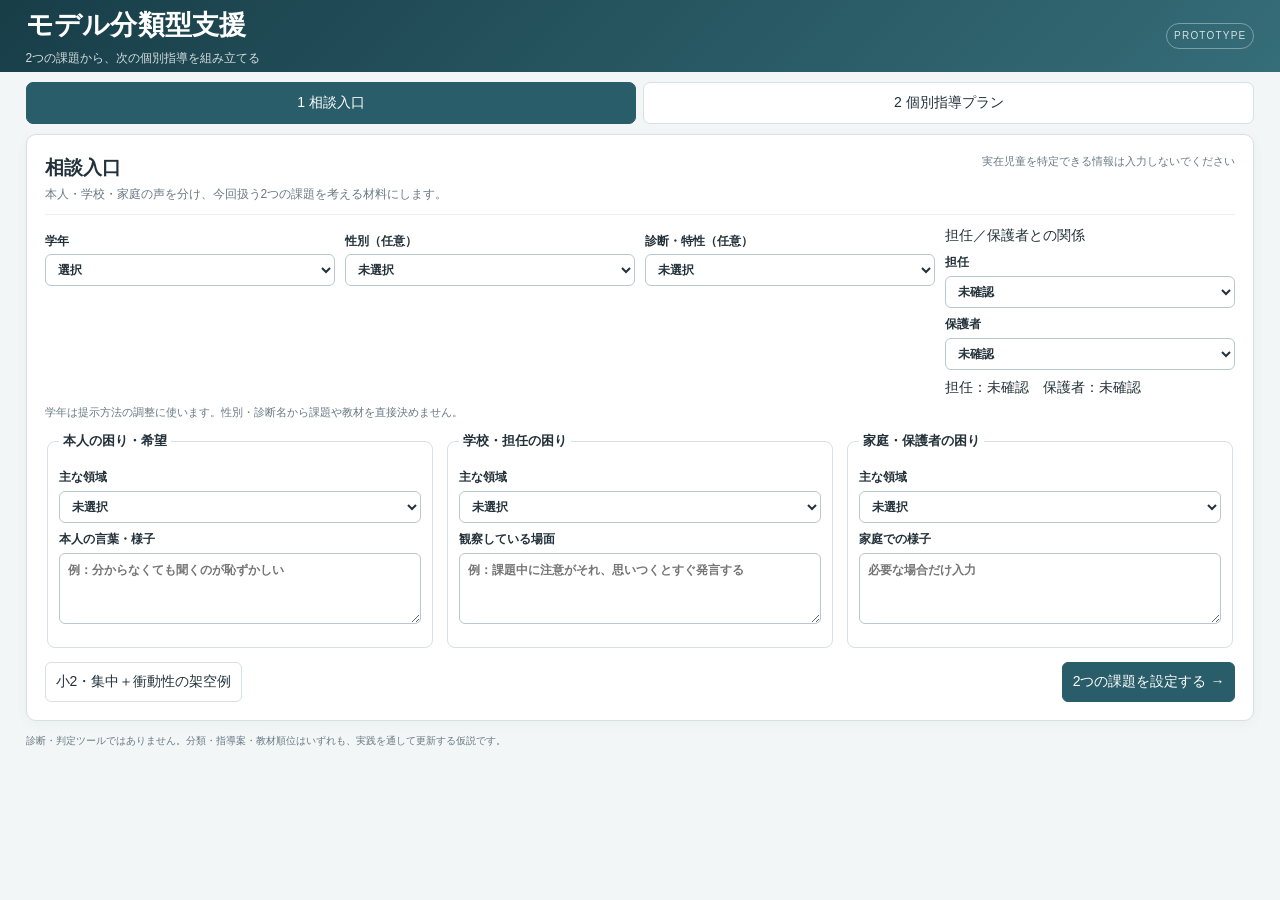
==== commit 91655e80: "Combine teacher and parent relationship inputs" ====
--- a/index.html
+++ b/index.html
@@ -52,9 +52,22 @@
               <option value="">未選択</option><option>ADHD</option><option>ASD</option><option>LD／SLD</option><option>複数の特性</option><option>その他</option><option>診断なし・未確認</option>
             </select>
           </label>
-          <label>担任との関係
-            <select id="teacherRelation"><option>未確認</option><option>良好</option><option>気になる点がある</option></select>
-          </label>
+          <div class="relation-pair-field">
+            <div class="relation-pair-title">担任／保護者との関係</div>
+            <div class="relation-pair-selects">
+              <label>担任
+                <select id="teacherRelation">
+                  <option>未確認</option><option>良好</option><option>やや気になる</option><option>不仲・緊張</option>
+                </select>
+              </label>
+              <label>保護者
+                <select id="parentRelation">
+                  <option>未確認</option><option>良好</option><option>やや気になる</option><option>不仲・緊張</option>
+                </select>
+              </label>
+            </div>
+            <div id="relationSummary" class="relation-summary">担任：未確認　保護者：未確認</div>
+          </div>
         </div>
         <p class="inline-principle">学年は提示方法の調整に使います。性別・診断名から課題や教材を直接決めません。</p>
 
--- a/styles.css
+++ b/styles.css
@@ -1,73 +1,116 @@
-:root{--bg:#f5f7f8;--ink:#1f2933;--muted:#60707d;--line:#d8e0e5;--card:#fff;--accent:#285d69;--accent2:#e8f1f2;--danger:#a33a3a}
+:root{
+  --bg:#f3f6f7;--paper:#fff;--ink:#23313a;--muted:#687984;--line:#d7e0e4;
+  --accent:#285d69;--accent-dark:#183e48;--accent-soft:#e8f1f2;--warn:#f7f3e8;--danger:#a03f3f;
+}
 *{box-sizing:border-box}
-body{margin:0;background:var(--bg);color:var(--ink);font-family:-apple-system,BlinkMacSystemFont,"Segoe UI","Hiragino Kaku Gothic ProN","Yu Gothic",sans-serif;line-height:1.55;font-size:14px}
-.wrap{width:min(1120px,94vw);margin:auto}
-.title-bar{background:linear-gradient(135deg,#183e48,#356d78);color:#fff}
-.app-title{padding:18px 0 16px;font-size:26px;font-weight:700;letter-spacing:.01em}
-.steps{display:grid;grid-template-columns:repeat(5,1fr);gap:6px;margin:8px 0 10px}
-.steps button,.pager button,.actions button,.primary{border:1px solid var(--line);background:#fff;color:var(--ink);border-radius:7px;padding:8px 10px;cursor:pointer;font-size:13px}
-.steps button.active{background:var(--accent);color:#fff;border-color:var(--accent)}
-.panel{background:var(--card);border:1px solid var(--line);border-radius:10px;padding:18px;margin:10px 0;box-shadow:0 3px 12px rgba(31,41,51,.035)}
-.panel h2{margin:0 0 10px;font-size:17px}
-.hint{color:var(--muted);background:#f8fafb;border-left:3px solid #8aa9b0;padding:8px 10px;margin:8px 0 12px}
-.section-title-row{display:flex;align-items:baseline;justify-content:space-between;gap:14px;margin-bottom:8px}
-.section-title-row h2{margin:0}
-.section-note{font-size:12px;color:var(--muted)}
-.grid2,.grid3{display:grid;gap:12px}
-.grid2{grid-template-columns:repeat(2,minmax(0,1fr))}
-.grid3{grid-template-columns:repeat(3,minmax(0,1fr))}
-.entry-top{display:grid;grid-template-columns:1fr 1fr 1fr;gap:10px;margin:4px 0 10px;padding-bottom:10px;border-bottom:1px solid #edf1f3}
-.concern-grid{gap:10px}
-.compact-entry fieldset{padding:10px 11px;border-radius:8px}
-.compact-entry legend{font-size:13px}
-.compact-fields{display:grid;grid-template-columns:.8fr 1.2fr;gap:8px}
-label{display:block;font-weight:650;margin:9px 0;font-size:13px}
-select,textarea,input{width:100%;margin-top:4px;border:1px solid #bac7ce;border-radius:6px;padding:7px 8px;background:#fff;color:var(--ink);font:inherit;font-weight:400}
+body{margin:0;background:var(--bg);color:var(--ink);font-family:-apple-system,BlinkMacSystemFont,"Segoe UI","Hiragino Kaku Gothic ProN","Yu Gothic",sans-serif;font-size:14px;line-height:1.55}
+button,select,textarea,input{font:inherit}
+button{cursor:pointer}
+.wrap{width:min(1380px,96vw);margin:auto}
+.title-bar{background:linear-gradient(135deg,var(--accent-dark),#356d78);color:#fff}
+.title-inner{min-height:72px;display:flex;align-items:center;justify-content:space-between;gap:20px}
+.title-inner h1{margin:0;font-size:27px;letter-spacing:.01em}
+.title-inner p{margin:2px 0 0;font-size:12px;opacity:.82}
+.prototype-badge{font-size:10px;letter-spacing:.12em;border:1px solid rgba(255,255,255,.45);padding:4px 7px;border-radius:20px;opacity:.8}
+.top-nav{display:grid;grid-template-columns:1fr 1fr;gap:7px;margin:10px 0}
+.top-nav button{border:1px solid var(--line);background:#fff;padding:9px;border-radius:7px;color:var(--ink)}
+.top-nav button.active{background:var(--accent);border-color:var(--accent);color:#fff}
+.panel,.planner-panel,.results-panel{background:var(--paper);border:1px solid var(--line);border-radius:10px;box-shadow:0 3px 14px rgba(30,48,58,.035)}
+.consultation{padding:18px}
+.section-heading{display:flex;justify-content:space-between;align-items:flex-start;gap:20px;border-bottom:1px solid #edf1f3;padding-bottom:10px}
+.section-heading h2,.planner-head h2,.results-heading h2{margin:0;font-size:19px}
+.section-heading p,.planner-head p{margin:3px 0 0;color:var(--muted);font-size:12px}
+.small-note{font-size:11px;color:var(--muted)}
+.profile-row{display:grid;grid-template-columns:repeat(4,1fr);gap:10px;margin-top:10px}
+.voices-grid{display:grid;grid-template-columns:repeat(3,1fr);gap:10px;margin-top:10px}
+fieldset{border:1px solid var(--line);border-radius:8px;padding:10px 11px}
+legend{font-weight:700;font-size:13px;padding:0 4px}
+label{display:block;font-size:12px;font-weight:650;margin:7px 0}
+select,textarea,input[type="search"]{width:100%;border:1px solid #b9c7ce;border-radius:6px;background:#fff;padding:7px 8px;margin-top:4px;color:var(--ink)}
 textarea{resize:vertical}
-fieldset{border:1px solid var(--line);border-radius:9px;padding:12px}
-legend{font-weight:700}
-.primary{background:var(--accent);color:#fff;border-color:var(--accent)}
+.inline-principle{font-size:11px;color:var(--muted);margin:6px 0 0}
+.consult-actions{display:flex;justify-content:space-between;gap:10px;margin-top:14px}
+.consult-actions button,.planner-footer button,.text-btn,.material-select,.material-search-toggle{border:1px solid var(--line);border-radius:6px;background:#fff;padding:8px 10px;color:var(--ink)}
+.primary{background:var(--accent)!important;color:#fff!important;border-color:var(--accent)!important}
 .danger{color:var(--danger)!important}
-.pager{display:flex;align-items:center;justify-content:space-between;margin:14px 0 30px}
-.actions{display:flex;gap:8px;flex-wrap:wrap;margin-top:14px}
-.status{color:var(--muted)}
-.results{display:grid;gap:10px;margin:12px 0}
-.model-card{border:1px solid var(--line);border-radius:9px;padding:12px;background:#fbfcfc}
-.model-card.primary-candidate{border-color:#6d98a1;background:var(--accent2)}
-.model-head{display:flex;justify-content:space-between;gap:12px;align-items:baseline}
-.model-id{font-size:.8rem;color:var(--muted)}
-.model-card h3{margin:.1em 0}
-.model-card p{margin:.45em 0}
-.model-card dl{display:grid;grid-template-columns:7em 1fr;gap:4px 10px;margin:.7em 0}
-.model-card dt{font-weight:700}
-.model-card dd{margin:0}
-.footer{color:var(--muted);font-size:.82rem;padding:0 0 30px}
+.plan-layout{display:grid;grid-template-columns:minmax(290px,350px) minmax(0,1fr);gap:10px;align-items:start}
+.planner-panel{padding:14px;position:sticky;top:8px}
+.planner-head{display:flex;justify-content:space-between;gap:12px;align-items:flex-start;border-bottom:1px solid #edf1f3;padding-bottom:9px}
+.text-btn{font-size:11px;padding:5px 7px;white-space:nowrap}
+.suggestion-box{background:#f8fafb;border:1px solid #e3eaed;border-radius:7px;padding:8px;margin:10px 0}
+.mini-title{font-size:11px;font-weight:700;margin-bottom:5px}
+.mini-title span{font-weight:400;color:var(--muted)}
+.suggestion-chips{display:flex;flex-wrap:wrap;gap:5px}
+.suggestion-chips button{border:1px solid #b8cbd1;background:#fff;color:var(--accent);border-radius:20px;padding:4px 7px;font-size:11px}
+.suggestion-chips .empty{font-size:11px;color:var(--muted)}
+.task-tabs{display:grid;grid-template-columns:1fr 1fr;gap:6px;margin:10px 0}
+.task-tabs button{border:1px solid var(--line);background:#fff;border-radius:7px;padding:8px;font-weight:700}
+.task-tabs button.active{border-color:var(--accent);background:var(--accent-soft);color:var(--accent-dark)}
+.task-tabs span{display:block;font-size:10px;font-weight:400;color:var(--muted)}
+.planner-footer{display:flex;flex-wrap:wrap;gap:6px;border-top:1px solid #edf1f3;margin-top:12px;padding-top:10px}
+.planner-footer button{font-size:11px;padding:6px 8px}
+.save-message{font-size:11px;color:var(--muted);min-height:1.2em}
+.results-panel{padding:14px;min-width:0}
+.results-heading{display:flex;justify-content:space-between;gap:20px;align-items:flex-end;margin-bottom:9px}
+.eyebrow{font-size:10px;letter-spacing:.08em;color:var(--accent);font-weight:700}
+.data-status{display:flex;gap:5px;flex-wrap:wrap;justify-content:flex-end}
+.data-status span{font-size:10px;padding:3px 6px;border-radius:20px;background:#eef3f4;color:#52656f}
+.pair-status{font-size:11px;color:var(--muted);padding:7px 9px;background:#f8fafb;border-left:3px solid #9db7bd;margin-bottom:9px}
+.pair-status.warning{background:var(--warn);border-color:#c6a65c;color:#65552e}
+.result-grid{display:grid;grid-template-columns:repeat(2,minmax(0,1fr));gap:10px}
+.result-card{border:1px solid var(--line);border-radius:9px;min-height:520px;overflow:hidden;background:#fff}
+.empty-card{height:100%;min-height:520px;display:flex;flex-direction:column;align-items:center;justify-content:center;text-align:center;padding:30px;color:var(--muted)}
+.empty-card strong{color:var(--ink);font-size:17px;margin-bottom:6px}
+.card-head{padding:12px 13px 10px;background:linear-gradient(180deg,#f8fbfb,#fff);border-bottom:1px solid #e6edef}
+.card-topline{display:flex;justify-content:space-between;gap:10px;align-items:center}
+.task-label{font-size:10px;color:var(--accent);font-weight:700;letter-spacing:.07em}
+.model-pill{font-size:10px;background:var(--accent-soft);color:var(--accent-dark);padding:3px 6px;border-radius:20px}
+.domain-label{font-size:10px;color:var(--muted);margin:5px 0 0}
+.card-head h3{font-size:18px;line-height:1.3;margin:2px 0 5px}
+.card-body{padding:11px 13px}
+.plan-block{border-bottom:1px solid #edf1f3;padding:0 0 10px;margin-bottom:10px}
+.plan-block:last-child{border-bottom:0}
+.block-title{font-size:11px;font-weight:800;color:var(--accent-dark);margin-bottom:5px;display:flex;justify-content:space-between;gap:8px}
+.validation-tag{font-size:9px;font-weight:500;color:#887030}
+.long-goal{font-size:12px;margin:0;color:#42525c}
+.check-point{font-size:11px;background:#f7f9fa;border-radius:6px;padding:7px 8px;color:#53636c;margin-top:6px}
+.plan-field{font-size:11px;font-weight:700;margin:7px 0 3px}
+.plan-textarea{width:100%;min-height:66px;border:1px solid #c8d4d9;border-radius:6px;padding:7px;font-size:12px;line-height:1.5}
+.method-box{white-space:pre-wrap;background:#fbfcfc;border:1px solid #e2e8eb;border-radius:6px;padding:8px;font-size:12px}
+.support-note{font-size:10px;color:var(--muted);margin-top:5px}
+.materials-head{display:flex;justify-content:space-between;align-items:center;margin-bottom:5px}
+.materials-head span{font-size:10px;color:var(--muted)}
+.material-list{display:grid;gap:5px}
+.material-row{display:grid;grid-template-columns:auto 1fr auto;gap:7px;align-items:start;border:1px solid #e0e7ea;border-radius:7px;padding:7px;background:#fff}
+.material-rank{width:23px;height:23px;display:grid;place-items:center;border-radius:50%;background:var(--accent-soft);font-size:10px;font-weight:800;color:var(--accent-dark)}
+.material-row strong{display:block;font-size:12px}
+.material-meta{display:block;font-size:9px;color:var(--muted);margin-top:1px}
+.material-reason{font-size:10px;color:#52636c;margin-top:3px}
+.material-select{font-size:10px;padding:4px 6px}
+.material-select.selected{background:var(--accent);color:#fff;border-color:var(--accent)}
+.selected-materials{font-size:10px;background:#f3f8f8;border-radius:6px;padding:6px 7px;margin-top:6px}
+.material-catalogue{margin-top:7px}
+.material-catalogue summary{font-size:11px;color:var(--accent);cursor:pointer}
+.catalogue-toolbar{display:flex;gap:6px;margin:6px 0}
+.catalogue-toolbar input{margin:0}
+.catalogue-results{max-height:220px;overflow:auto;border:1px solid #e3e9ec;border-radius:6px}
+.catalogue-row{display:flex;justify-content:space-between;gap:8px;padding:6px 7px;border-bottom:1px solid #edf1f3;font-size:10px}
+.catalogue-row:last-child{border-bottom:0}
+.eval-list{margin:4px 0 0;padding-left:1.2em;font-size:11px}
+.eval-list li{margin:5px 0}
+.eval-level{font-weight:700;color:var(--accent-dark)}
+.policy-note{margin-top:10px;padding:9px 10px;border-radius:7px;background:#f8fafb;border:1px solid #e3eaed;font-size:11px;color:#566771}
+.policy-note strong{display:block;color:var(--ink);margin-bottom:2px}
+.footer{font-size:10px;color:var(--muted);padding:12px 0 30px}
+[hidden]{display:none!important}
+@media(max-width:1050px){
+  .plan-layout{grid-template-columns:1fr}
+  .planner-panel{position:static}
+}
 @media(max-width:820px){
-  .app-title{font-size:23px;padding:15px 0 13px}
-  .grid2,.grid3,.entry-top{grid-template-columns:1fr}
-  .compact-fields{grid-template-columns:1fr 1fr}
-  .steps{grid-template-columns:1fr 1fr}
-  .steps button:last-child{grid-column:1/-1}
-  .panel{padding:14px}
-  .section-title-row{display:block}
-  .section-note{display:block;margin-top:3px}
-  .model-card dl{grid-template-columns:1fr}
+  .profile-row,.voices-grid,.result-grid{grid-template-columns:1fr}
+  .title-inner{min-height:62px}.title-inner h1{font-size:23px}
+  .result-card,.empty-card{min-height:0}
+  .section-heading,.results-heading{display:block}
+  .small-note,.data-status{display:block;margin-top:5px}
 }
-.theme-step{padding-bottom:16px}
-.compact-hint{margin-bottom:10px}
-.theme-grid{display:grid;grid-template-columns:repeat(2,minmax(0,1fr));gap:14px;margin:10px 0}
-.theme-card{border:1px solid var(--line);border-radius:10px;background:#fff;padding:16px 17px;min-height:210px}
-.theme-kicker{font-size:12px;font-weight:700;color:var(--accent);letter-spacing:.05em;margin-bottom:3px}
-.theme-card h3{margin:0 0 8px;font-size:20px}
-.theme-goal{margin:0 0 14px;color:#43525c}
-.material-block{border-top:1px solid #e5eaed;padding-top:10px}
-.material-label{font-size:12px;font-weight:700;color:var(--muted);margin-bottom:4px}
-.material-block ul{margin:0;padding-left:1.2em}
-.material-block li{margin:2px 0}
-.theme-actions{display:flex;justify-content:flex-end;margin-top:10px}
-.detail-background{margin-bottom:10px}
-.detail-divider{height:1px;background:#edf1f3;margin:8px 0 12px}
-@media(max-width:820px){
-  .theme-grid{grid-template-columns:1fr}
-  .theme-card{min-height:0}
-}
